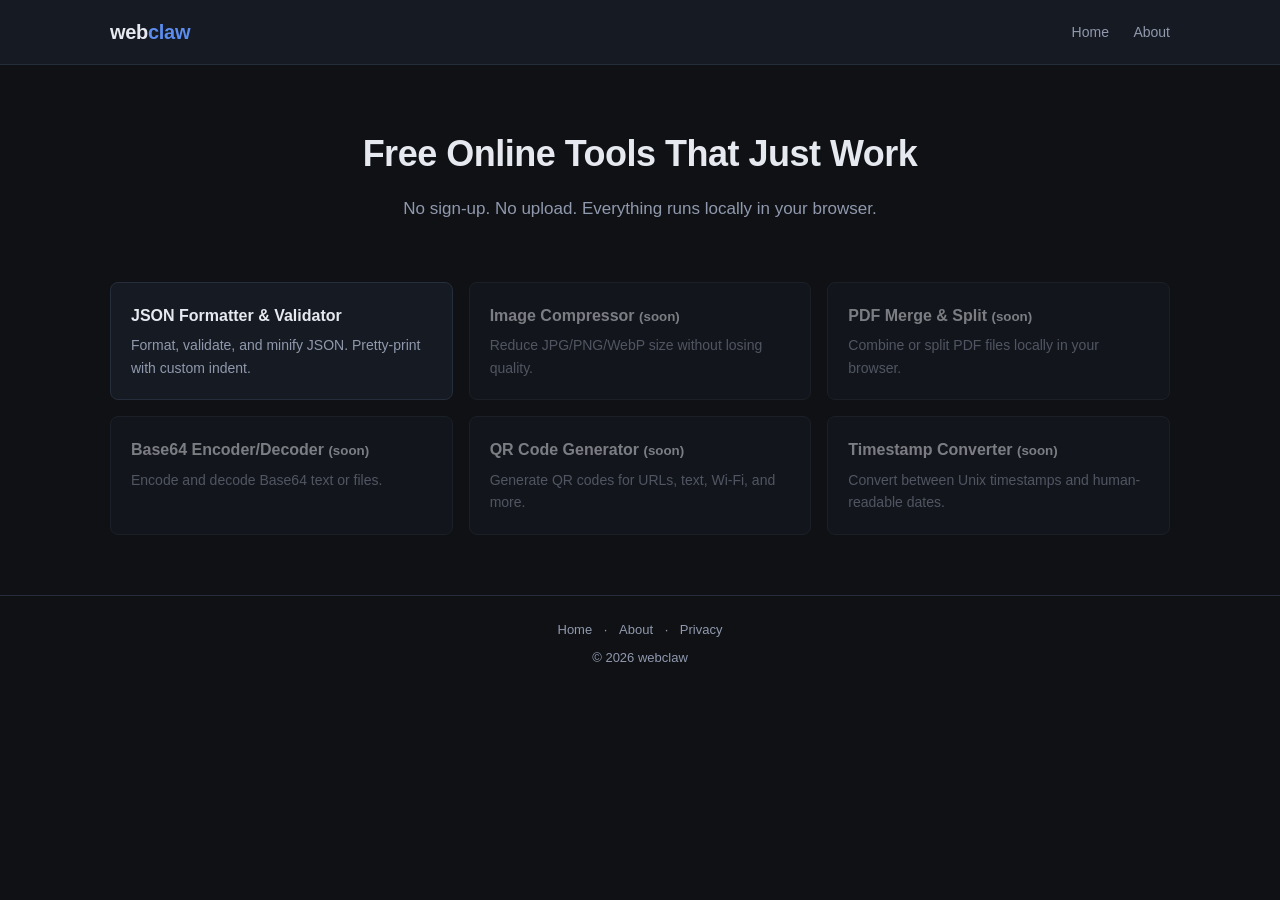
==== index.html @ 4890d5f3 "Initial commit: webclaw v0.1 with JSON formatter" ====
<!DOCTYPE html>
<html lang="en">
<head>
<meta charset="UTF-8" />
<meta name="viewport" content="width=device-width, initial-scale=1.0" />
<title>webclaw — Free Online Developer & Productivity Tools</title>
<meta name="description" content="Fast, free, privacy-friendly online tools: JSON formatter, image compressor, PDF tools, Base64 encoder, and more. All processing runs in your browser." />
<meta name="robots" content="index, follow" />
<link rel="canonical" href="https://webclaw.com/" />

<!-- Open Graph -->
<meta property="og:title" content="webclaw — Free Online Developer Tools" />
<meta property="og:description" content="Fast, free, privacy-friendly online tools. Everything runs in your browser." />
<meta property="og:url" content="https://webclaw.com/" />
<meta property="og:type" content="website" />

<!-- Twitter -->
<meta name="twitter:card" content="summary" />
<meta name="twitter:title" content="webclaw — Free Online Developer Tools" />
<meta name="twitter:description" content="Fast, free, privacy-friendly online tools. Everything runs in your browser." />

<link rel="stylesheet" href="/assets/styles.css" />

<!-- JSON-LD: WebSite + SearchAction -->
<script type="application/ld+json">
{
  "@context": "https://schema.org",
  "@type": "WebSite",
  "name": "webclaw",
  "url": "https://webclaw.com/",
  "description": "Free online developer and productivity tools."
}
</script>

<!-- AdSense placeholder: replace ca-pub-XXXXXXXXXXXXXXXX after approval -->
<!--
<script async src="https://pagead2.googlesyndication.com/pagead/js/adsbygoogle.js?client=ca-pub-XXXXXXXXXXXXXXXX" crossorigin="anonymous"></script>
-->
</head>
<body>

<header class="site-header">
  <div class="container">
    <a class="brand" href="/">web<span>claw</span></a>
    <nav class="nav">
      <a href="/">Home</a>
      <a href="/about.html">About</a>
    </nav>
  </div>
</header>

<main>
  <section class="hero">
    <div class="container">
      <h1>Free Online Tools That Just Work</h1>
      <p>No sign-up. No upload. Everything runs locally in your browser.</p>
    </div>
  </section>

  <section class="container">
    <div class="tool-grid">
      <a class="tool-card" href="/tools/json-formatter/">
        <h3>JSON Formatter & Validator</h3>
        <p>Format, validate, and minify JSON. Pretty-print with custom indent.</p>
      </a>
      <div class="tool-card coming">
        <h3>Image Compressor <small>(soon)</small></h3>
        <p>Reduce JPG/PNG/WebP size without losing quality.</p>
      </div>
      <div class="tool-card coming">
        <h3>PDF Merge & Split <small>(soon)</small></h3>
        <p>Combine or split PDF files locally in your browser.</p>
      </div>
      <div class="tool-card coming">
        <h3>Base64 Encoder/Decoder <small>(soon)</small></h3>
        <p>Encode and decode Base64 text or files.</p>
      </div>
      <div class="tool-card coming">
        <h3>QR Code Generator <small>(soon)</small></h3>
        <p>Generate QR codes for URLs, text, Wi-Fi, and more.</p>
      </div>
      <div class="tool-card coming">
        <h3>Timestamp Converter <small>(soon)</small></h3>
        <p>Convert between Unix timestamps and human-readable dates.</p>
      </div>
    </div>
  </section>
</main>

<footer class="site-footer">
  <div class="container">
    <p>
      <a href="/">Home</a> ·
      <a href="/about.html">About</a> ·
      <a href="/privacy.html">Privacy</a>
    </p>
    <p style="margin-top:8px;">&copy; <span id="year"></span> webclaw</p>
  </div>
</footer>

<script>document.getElementById('year').textContent = new Date().getFullYear();</script>
</body>
</html>
---- assets/styles.css ----
/* webclaw - shared styles */
:root {
  --bg: #0f1115;
  --surface: #161a22;
  --surface-2: #1d222d;
  --border: #262d3b;
  --text: #e6e9ef;
  --text-dim: #9099ad;
  --accent: #5b8def;
  --accent-hover: #7aa3ff;
  --success: #4ade80;
  --error: #f87171;
  --radius: 8px;
}

* { box-sizing: border-box; margin: 0; padding: 0; }

html { scroll-behavior: smooth; }

body {
  font-family: -apple-system, BlinkMacSystemFont, "Segoe UI", Roboto, "Helvetica Neue", Arial, sans-serif;
  background: var(--bg);
  color: var(--text);
  line-height: 1.6;
  -webkit-font-smoothing: antialiased;
}

a { color: var(--accent); text-decoration: none; }
a:hover { color: var(--accent-hover); }

.container {
  max-width: 1100px;
  margin: 0 auto;
  padding: 0 20px;
}

/* header */
.site-header {
  border-bottom: 1px solid var(--border);
  padding: 16px 0;
  background: var(--surface);
  position: sticky;
  top: 0;
  z-index: 10;
}
.site-header .container {
  display: flex;
  align-items: center;
  justify-content: space-between;
}
.brand {
  font-size: 20px;
  font-weight: 700;
  color: var(--text);
  letter-spacing: -0.3px;
}
.brand span { color: var(--accent); }
.nav a {
  color: var(--text-dim);
  margin-left: 20px;
  font-size: 14px;
}
.nav a:hover { color: var(--text); }

/* hero */
.hero {
  padding: 60px 0 40px;
  text-align: center;
}
.hero h1 {
  font-size: 36px;
  font-weight: 700;
  letter-spacing: -0.5px;
  margin-bottom: 12px;
}
.hero p {
  color: var(--text-dim);
  font-size: 17px;
  max-width: 600px;
  margin: 0 auto;
}

/* tool grid */
.tool-grid {
  display: grid;
  grid-template-columns: repeat(auto-fill, minmax(260px, 1fr));
  gap: 16px;
  padding: 20px 0 60px;
}
.tool-card {
  background: var(--surface);
  border: 1px solid var(--border);
  border-radius: var(--radius);
  padding: 20px;
  transition: border-color 0.15s, transform 0.15s;
  display: block;
}
.tool-card:hover {
  border-color: var(--accent);
  transform: translateY(-2px);
}
.tool-card h3 {
  font-size: 16px;
  margin-bottom: 6px;
  color: var(--text);
}
.tool-card p {
  font-size: 14px;
  color: var(--text-dim);
}
.tool-card.coming {
  opacity: 0.5;
  cursor: not-allowed;
}

/* tool page */
.tool-page {
  padding: 30px 0 60px;
}
.tool-page h1 {
  font-size: 28px;
  margin-bottom: 8px;
}
.tool-page > p.lead {
  color: var(--text-dim);
  margin-bottom: 24px;
}

.editor-wrap {
  display: grid;
  grid-template-columns: 1fr 1fr;
  gap: 16px;
  margin-bottom: 16px;
}
@media (max-width: 768px) {
  .editor-wrap { grid-template-columns: 1fr; }
}
.editor-pane label {
  display: block;
  font-size: 13px;
  color: var(--text-dim);
  margin-bottom: 6px;
}
textarea.editor {
  width: 100%;
  min-height: 380px;
  font-family: "SF Mono", Menlo, Consolas, monospace;
  font-size: 13px;
  line-height: 1.55;
  background: var(--surface);
  color: var(--text);
  border: 1px solid var(--border);
  border-radius: var(--radius);
  padding: 12px;
  resize: vertical;
  outline: none;
}
textarea.editor:focus { border-color: var(--accent); }
textarea.editor.is-error { border-color: var(--error); }

.toolbar {
  display: flex;
  gap: 8px;
  flex-wrap: wrap;
  margin-bottom: 16px;
}
.btn {
  background: var(--surface-2);
  color: var(--text);
  border: 1px solid var(--border);
  border-radius: 6px;
  padding: 8px 14px;
  font-size: 14px;
  cursor: pointer;
  transition: background 0.15s, border-color 0.15s;
}
.btn:hover { background: var(--border); }
.btn.primary {
  background: var(--accent);
  border-color: var(--accent);
  color: #0b1020;
  font-weight: 600;
}
.btn.primary:hover { background: var(--accent-hover); border-color: var(--accent-hover); }

.status {
  font-size: 13px;
  padding: 8px 12px;
  border-radius: 6px;
  margin-bottom: 16px;
  display: none;
}
.status.show { display: block; }
.status.ok { background: rgba(74, 222, 128, 0.1); color: var(--success); border: 1px solid rgba(74, 222, 128, 0.3); }
.status.err { background: rgba(248, 113, 113, 0.1); color: var(--error); border: 1px solid rgba(248, 113, 113, 0.3); }

/* article (SEO content) */
.article {
  margin-top: 50px;
  padding-top: 40px;
  border-top: 1px solid var(--border);
  max-width: 760px;
}
.article h2 { font-size: 22px; margin: 30px 0 12px; }
.article h3 { font-size: 17px; margin: 22px 0 10px; }
.article p, .article li { color: #c9cfdc; margin-bottom: 12px; }
.article ul, .article ol { padding-left: 22px; margin-bottom: 14px; }
.article code {
  background: var(--surface-2);
  border: 1px solid var(--border);
  padding: 1px 6px;
  border-radius: 4px;
  font-family: "SF Mono", Menlo, Consolas, monospace;
  font-size: 13px;
}
.article pre {
  background: var(--surface);
  border: 1px solid var(--border);
  border-radius: var(--radius);
  padding: 14px;
  overflow-x: auto;
  margin: 12px 0;
}
.article pre code { background: none; border: none; padding: 0; }

/* footer */
.site-footer {
  border-top: 1px solid var(--border);
  padding: 24px 0;
  color: var(--text-dim);
  font-size: 13px;
  text-align: center;
}
.site-footer a { color: var(--text-dim); margin: 0 8px; }
.site-footer a:hover { color: var(--text); }

/* ad slot placeholder (so layout reserves space before AdSense loads) */
.ad-slot {
  margin: 24px 0;
  min-height: 90px;
  background: transparent;
  display: flex;
  align-items: center;
  justify-content: center;
}
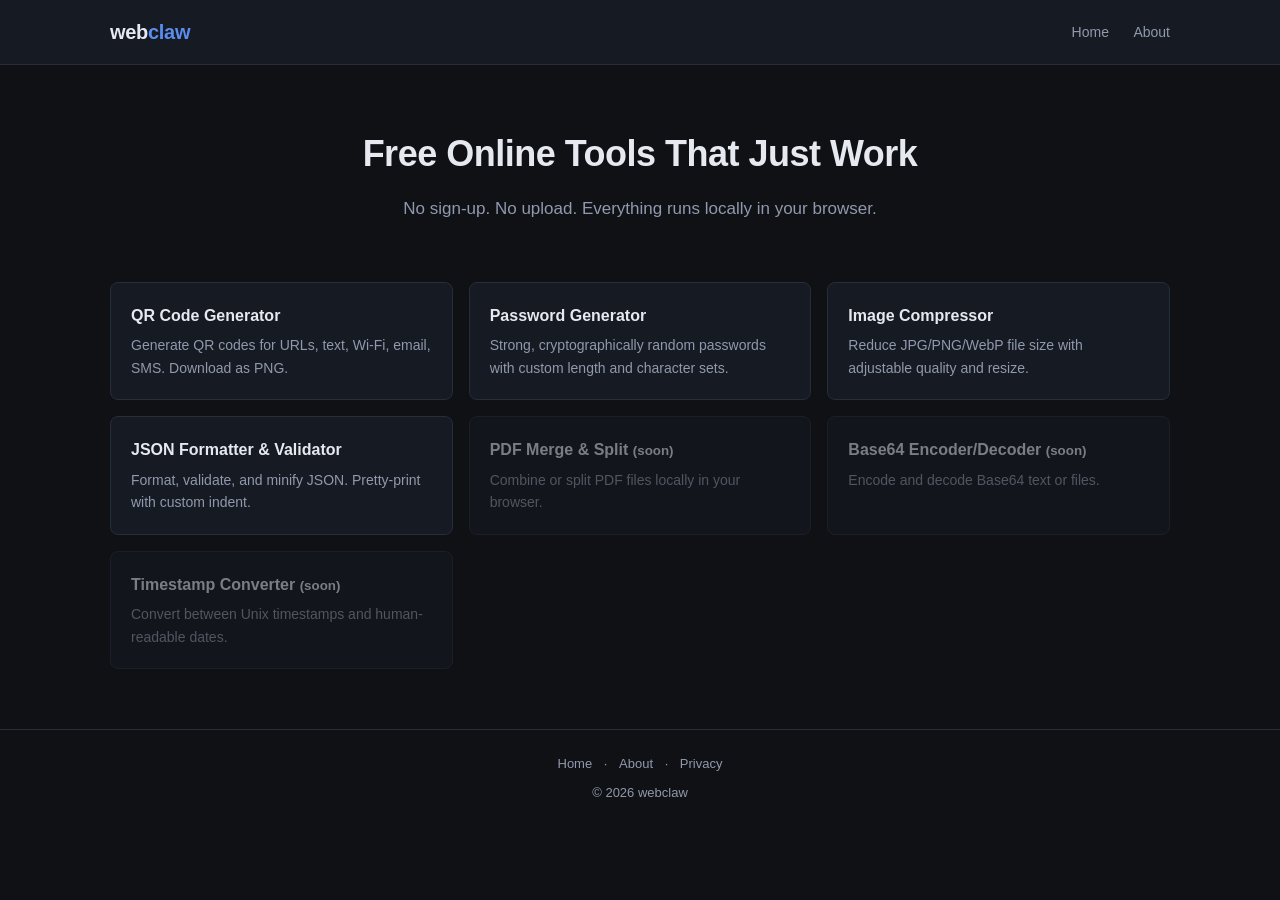
==== commit fba2eba4: "Add 3 high-traffic tools: QR generator, password generator, image compressor" ====
--- a/index.html
+++ b/index.html
@@ -6,12 +6,12 @@
 <title>webclaw — Free Online Developer & Productivity Tools</title>
 <meta name="description" content="Fast, free, privacy-friendly online tools: JSON formatter, image compressor, PDF tools, Base64 encoder, and more. All processing runs in your browser." />
 <meta name="robots" content="index, follow" />
-<link rel="canonical" href="https://webclaw.com/" />
+<link rel="canonical" href="https://webclaw.pages.dev/" />
 
 <!-- Open Graph -->
 <meta property="og:title" content="webclaw — Free Online Developer Tools" />
 <meta property="og:description" content="Fast, free, privacy-friendly online tools. Everything runs in your browser." />
-<meta property="og:url" content="https://webclaw.com/" />
+<meta property="og:url" content="https://webclaw.pages.dev/" />
 <meta property="og:type" content="website" />
 
 <!-- Twitter -->
@@ -27,7 +27,7 @@
   "@context": "https://schema.org",
   "@type": "WebSite",
   "name": "webclaw",
-  "url": "https://webclaw.com/",
+  "url": "https://webclaw.pages.dev/",
   "description": "Free online developer and productivity tools."
 }
 </script>
@@ -59,14 +59,22 @@
 
   <section class="container">
     <div class="tool-grid">
+      <a class="tool-card" href="/tools/qr-code-generator/">
+        <h3>QR Code Generator</h3>
+        <p>Generate QR codes for URLs, text, Wi-Fi, email, SMS. Download as PNG.</p>
+      </a>
+      <a class="tool-card" href="/tools/password-generator/">
+        <h3>Password Generator</h3>
+        <p>Strong, cryptographically random passwords with custom length and character sets.</p>
+      </a>
+      <a class="tool-card" href="/tools/image-compressor/">
+        <h3>Image Compressor</h3>
+        <p>Reduce JPG/PNG/WebP file size with adjustable quality and resize.</p>
+      </a>
       <a class="tool-card" href="/tools/json-formatter/">
         <h3>JSON Formatter & Validator</h3>
         <p>Format, validate, and minify JSON. Pretty-print with custom indent.</p>
       </a>
-      <div class="tool-card coming">
-        <h3>Image Compressor <small>(soon)</small></h3>
-        <p>Reduce JPG/PNG/WebP size without losing quality.</p>
-      </div>
       <div class="tool-card coming">
         <h3>PDF Merge & Split <small>(soon)</small></h3>
         <p>Combine or split PDF files locally in your browser.</p>
@@ -74,10 +82,6 @@
       <div class="tool-card coming">
         <h3>Base64 Encoder/Decoder <small>(soon)</small></h3>
         <p>Encode and decode Base64 text or files.</p>
-      </div>
-      <div class="tool-card coming">
-        <h3>QR Code Generator <small>(soon)</small></h3>
-        <p>Generate QR codes for URLs, text, Wi-Fi, and more.</p>
       </div>
       <div class="tool-card coming">
         <h3>Timestamp Converter <small>(soon)</small></h3>
@@ -99,5 +103,9 @@
 </footer>
 
 <script>document.getElementById('year').textContent = new Date().getFullYear();</script>
+
+<!-- Cloudflare Web Analytics -->
+<script defer src='https://static.cloudflareinsights.com/beacon.min.js' data-cf-beacon='{"token": "8f7eb7845b6441b7bdc99c35920e3251"}'></script>
+<!-- End Cloudflare Web Analytics -->
 </body>
 </html>
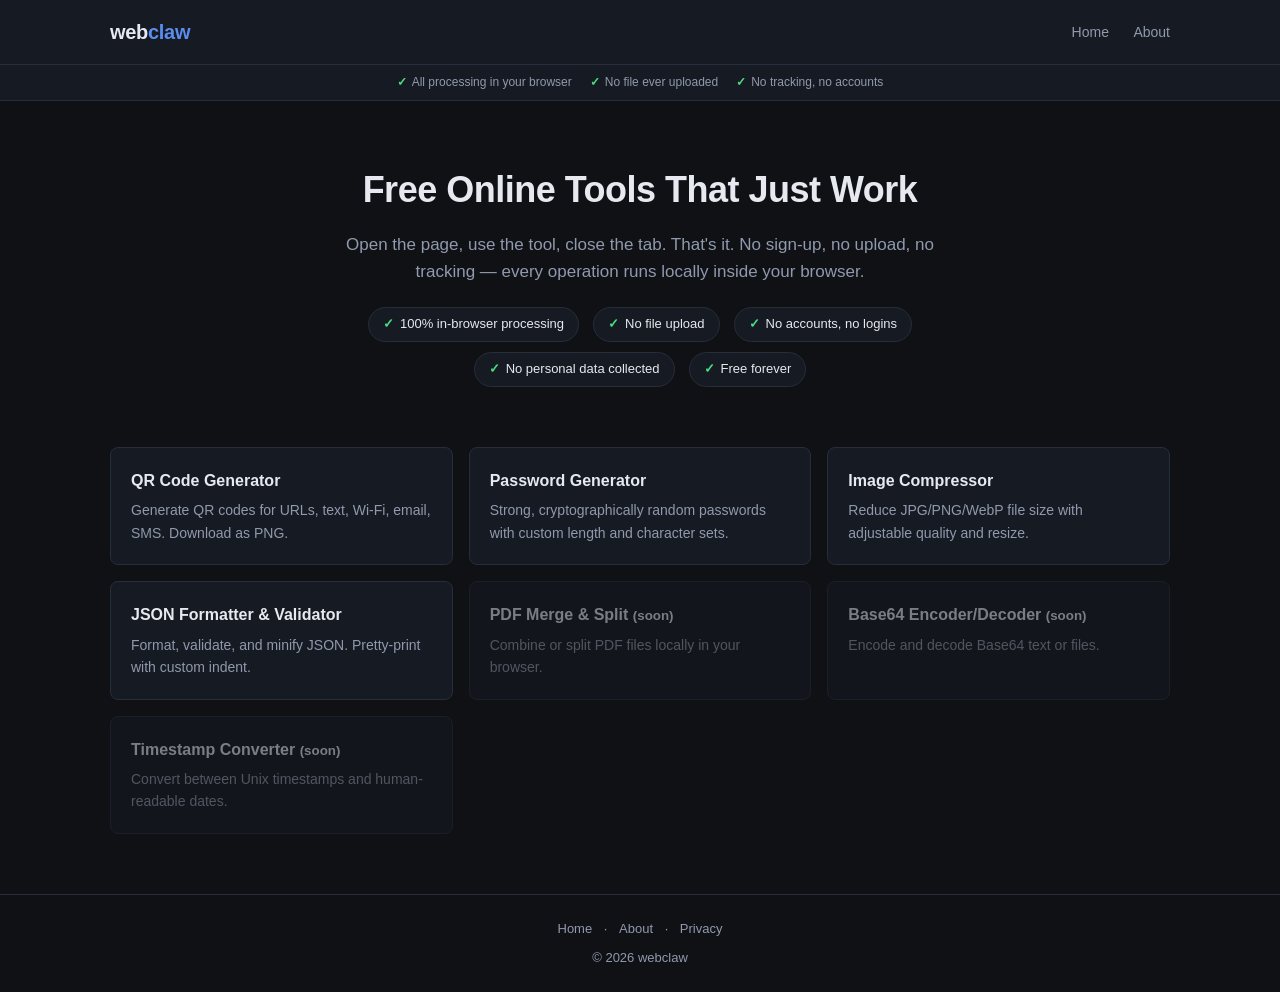
==== commit 146ae9fa: "Add trust badges and privacy guarantees to all pages" ====
--- a/index.html
+++ b/index.html
@@ -49,11 +49,26 @@
   </div>
 </header>
 
+<div class="trust-strip">
+  <div class="container">
+    <span><span class="check">✓</span> All processing in your browser</span>
+    <span><span class="check">✓</span> No file ever uploaded</span>
+    <span><span class="check">✓</span> No tracking, no accounts</span>
+  </div>
+</div>
+
 <main>
   <section class="hero">
     <div class="container">
       <h1>Free Online Tools That Just Work</h1>
-      <p>No sign-up. No upload. Everything runs locally in your browser.</p>
+      <p>Open the page, use the tool, close the tab. That's it. No sign-up, no upload, no tracking — every operation runs locally inside your browser.</p>
+      <div class="trust-features">
+        <span class="feat"><span class="check">✓</span> 100% in-browser processing</span>
+        <span class="feat"><span class="check">✓</span> No file upload</span>
+        <span class="feat"><span class="check">✓</span> No accounts, no logins</span>
+        <span class="feat"><span class="check">✓</span> No personal data collected</span>
+        <span class="feat"><span class="check">✓</span> Free forever</span>
+      </div>
     </div>
   </section>
 
--- a/assets/styles.css
+++ b/assets/styles.css
@@ -79,6 +79,56 @@
   max-width: 600px;
   margin: 0 auto;
 }
+.hero .trust-features {
+  margin-top: 22px;
+  display: flex;
+  flex-wrap: wrap;
+  justify-content: center;
+  gap: 10px 14px;
+  max-width: 720px;
+  margin-left: auto;
+  margin-right: auto;
+}
+.hero .trust-features .feat {
+  background: var(--surface);
+  border: 1px solid var(--border);
+  border-radius: 999px;
+  padding: 6px 14px;
+  font-size: 13px;
+  color: var(--text);
+  display: inline-flex;
+  align-items: center;
+  gap: 6px;
+}
+.hero .trust-features .feat .check {
+  color: var(--success);
+  font-weight: 700;
+}
+
+/* trust strip — shown on every page below the header */
+.trust-strip {
+  background: var(--surface);
+  border-bottom: 1px solid var(--border);
+  font-size: 12px;
+  color: var(--text-dim);
+}
+.trust-strip .container {
+  display: flex;
+  flex-wrap: wrap;
+  justify-content: center;
+  gap: 6px 18px;
+  padding: 8px 20px;
+}
+.trust-strip span {
+  display: inline-flex;
+  align-items: center;
+  gap: 5px;
+  white-space: nowrap;
+}
+.trust-strip .check {
+  color: var(--success);
+  font-weight: 700;
+}
 
 /* tool grid */
 .tool-grid {
